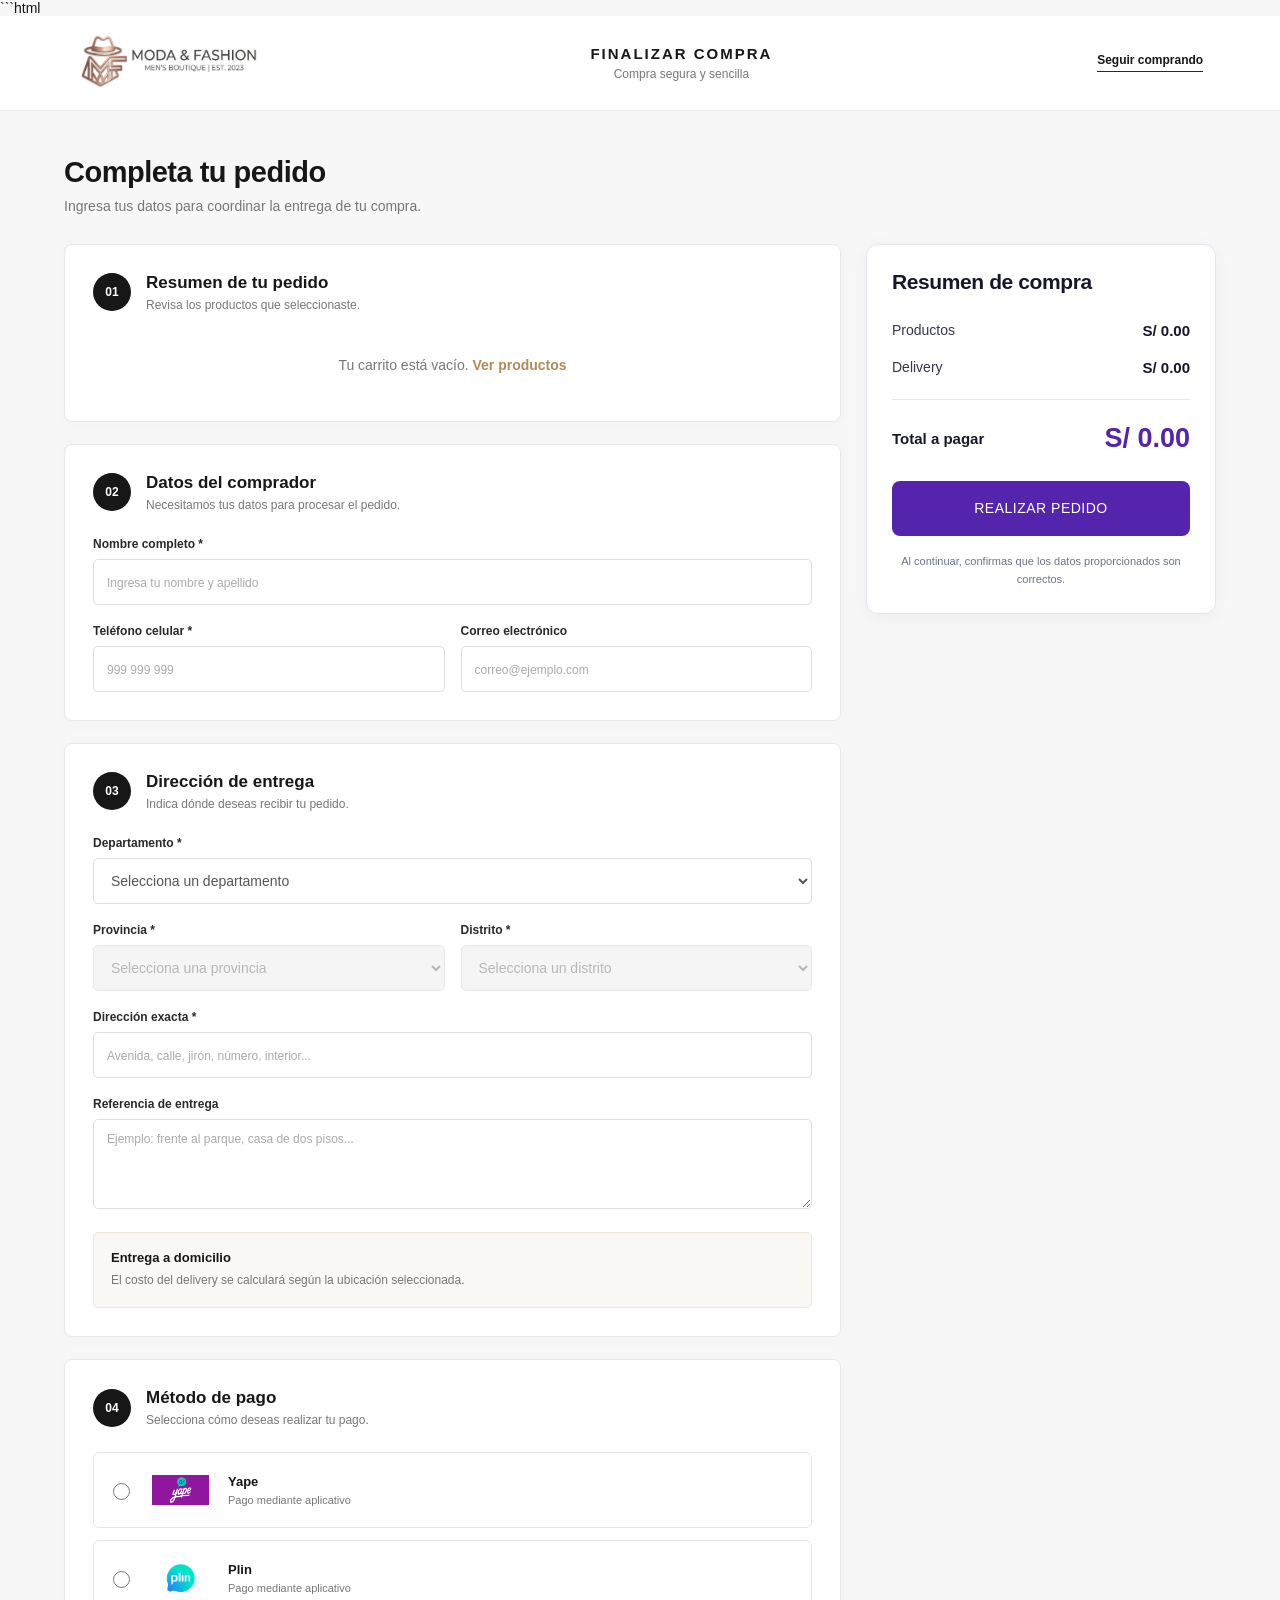
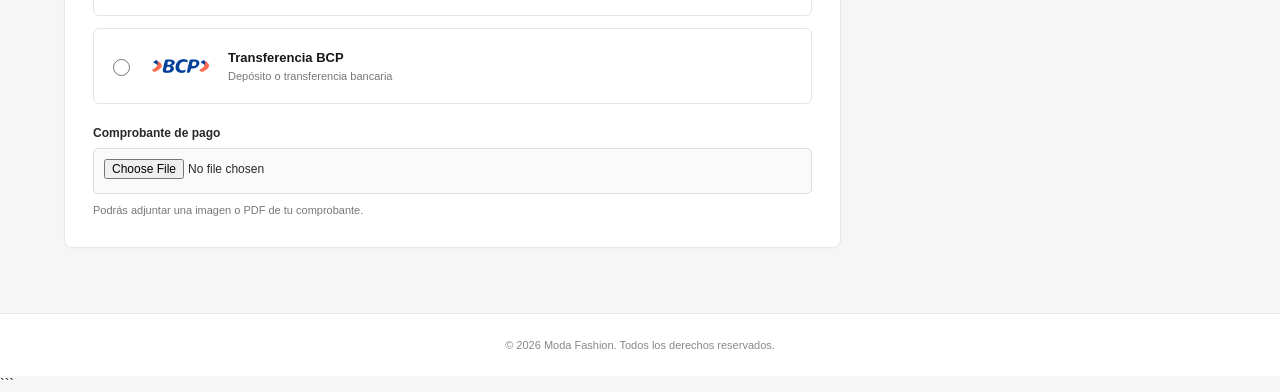
==== checkout.html @ 700c7a2d "primera version de la tienda" ====
```html
<!DOCTYPE html>
<html lang="es">
<head>
  <meta charset="UTF-8">
  <meta name="viewport" content="width=device-width, initial-scale=1.0">
  <meta name="description" content="Finaliza tu compra en Moda Fashion.">
  <title>Finalizar compra | Moda Fashion</title>

  <!-- Estilos propios de la página de compra -->
  <link rel="stylesheet" href="checkout.css">
</head>

<body class="checkout-page">

  <header class="checkout-header">
    <a href="index.html" class="checkout-logo">
      <img src="img/logo.png" alt="Moda Fashion">
    </a>

    <div class="checkout-header-title">
      <span>FINALIZAR COMPRA</span>
      <small>Compra segura y sencilla</small>
    </div>

    <a href="productos.html" class="back-shopping">
      Seguir comprando
    </a>
  </header>

  <main class="checkout-container">

    <div class="checkout-heading">
      <h1>Completa tu pedido</h1>
      <p>Ingresa tus datos para coordinar la entrega de tu compra.</p>
    </div>

    <form id="checkoutForm">

      <div class="checkout-layout">

        <!-- COLUMNA IZQUIERDA -->
        <div class="checkout-main">

          <!-- RESUMEN DEL PEDIDO -->
          <section class="checkout-card">
            <div class="section-heading">
              <span class="section-number">01</span>
              <div>
                <h2>Resumen de tu pedido</h2>
                <p>Revisa los productos que seleccionaste.</p>
              </div>
            </div>

            <div id="checkoutProducts">
              <!-- Los productos se cargarán desde el carrito -->
            </div>

            <div id="emptyCart" hidden>
              Tu carrito está vacío.
              <a href="productos.html">Ver productos</a>
            </div>
          </section>

          <!-- DATOS DEL CLIENTE -->
          <section class="checkout-card">

            <div class="section-heading">
              <span class="section-number">02</span>
              <div>
                <h2>Datos del comprador</h2>
                <p>Necesitamos tus datos para procesar el pedido.</p>
              </div>
            </div>

            <div class="form-grid">

              <div class="form-group full-width">
                <label for="nombre">Nombre completo *</label>
                <input
                  type="text"
                  id="nombre"
                  name="nombre"
                  placeholder="Ingresa tu nombre y apellido"
                  autocomplete="name"
                  required
                >
              </div>

              <div class="form-group">
                <label for="telefono">Teléfono celular *</label>
                <input
                  type="tel"
                  id="telefono"
                  name="telefono"
                  placeholder="999 999 999"
                  autocomplete="tel"
                  required
                >
              </div>

              <div class="form-group">
                <label for="correo">Correo electrónico</label>
                <input
                  type="email"
                  id="correo"
                  name="correo"
                  placeholder="correo@ejemplo.com"
                  autocomplete="email"
                >
              </div>

            </div>
          </section>

          <!-- DIRECCIÓN DE ENTREGA -->
          <section class="checkout-card">

            <div class="section-heading">
              <span class="section-number">03</span>
              <div>
                <h2>Dirección de entrega</h2>
                <p>Indica dónde deseas recibir tu pedido.</p>
              </div>
            </div>

            <div class="form-grid">

              <div class="form-group full-width">
                <label for="departamento">Departamento *</label>
                <select id="departamento" name="departamento" required>
                  <option value="">Selecciona un departamento</option>
                </select>
              </div>

              <div class="form-group">
                <label for="provincia">Provincia *</label>
                <select id="provincia" name="provincia" required disabled>
                  <option value="">Selecciona una provincia</option>
                </select>
              </div>

              <div class="form-group">
                <label for="distrito">Distrito *</label>
                <select id="distrito" name="distrito" required disabled>
                  <option value="">Selecciona un distrito</option>
                </select>
              </div>

              <div class="form-group full-width">
                <label for="direccion">Dirección exacta *</label>
                <input
                  type="text"
                  id="direccion"
                  name="direccion"
                  placeholder="Avenida, calle, jirón, número, interior..."
                  autocomplete="street-address"
                  required
                >
              </div>

              <div class="form-group full-width">
                <label for="referencia">Referencia de entrega</label>
                <textarea
                  id="referencia"
                  name="referencia"
                  rows="3"
                  placeholder="Ejemplo: frente al parque, casa de dos pisos..."
                ></textarea>
              </div>

            </div>

            <div class="delivery-notice">
              <strong>Entrega a domicilio</strong>
              <p>El costo del delivery se calculará según la ubicación seleccionada.</p>
            </div>

          </section>

          <!-- MÉTODO DE PAGO -->
          <section class="checkout-card">

            <div class="section-heading">
              <span class="section-number">04</span>
              <div>
                <h2>Método de pago</h2>
                <p>Selecciona cómo deseas realizar tu pago.</p>
              </div>
            </div>

            <div class="payment-options">

              <label class="payment-option">
                <input
                  type="radio"
                  name="metodoPago"
                  value="yape"
                  required
                >

                <span class="payment-logo yape-logo">
                  <img src="img/pagos/yape-log.jpg" alt="Yape">
                </span>

                <span class="payment-description">
                  <strong>Yape</strong>
                  <small>Pago mediante aplicativo</small>
                </span>
              </label>

              <label class="payment-option">
                <input
                  type="radio"
                  name="metodoPago"
                  value="plin"
                >

                <span class="payment-logo plin-logo">
                  <img src="img/pagos/plim-log.jpg" alt="Plin">
                </span>

                <span class="payment-description">
                  <strong>Plin</strong>
                  <small>Pago mediante aplicativo</small>
                </span>
              </label>

              <label class="payment-option">
                <input
                  type="radio"
                  name="metodoPago"
                  value="transferencia"
                >

                <span class="payment-logo bank-logo">
                  <img src="img/pagos/bcp-log.jpg" alt="BCP">
                </span>

                <span class="payment-description">
                  <strong>Transferencia BCP</strong>
                  <small>Depósito o transferencia bancaria</small>
                </span>
              </label>

            </div>

            <!-- COMPROBANTE -->
            <div class="form-group receipt-group">
              <label for="comprobante">Comprobante de pago</label>
              <input
                type="file"
                id="comprobante"
                name="comprobante"
                accept="image/*,.pdf"
              >
              <small>Podrás adjuntar una imagen o PDF de tu comprobante.</small>
            </div>

          </section>

        </div>

        <!-- COLUMNA DERECHA -->
        <aside class="checkout-sidebar">

          <!-- RESUMEN DE COMPRA -->
          <section class="checkout-card order-summary">

            <h2>Resumen de compra</h2>

            <div class="summary-line">
              <span>Productos</span>
              <strong id="subtotal">S/ 0.00</strong>
            </div>

            <div class="summary-line">
              <span>Delivery</span>
              <strong id="deliveryCost">Por calcular</strong>
            </div>

            <div class="summary-divider"></div>

            <div class="summary-total">
              <span>Total a pagar</span>
              <strong id="totalCompra">S/ 0.00</strong>
            </div>

            <button type="submit" id="btnRealizarPedido" class="checkout-button">
              REALIZAR PEDIDO
            </button>

            <p class="checkout-terms">
              Al continuar, confirmas que los datos proporcionados
              son correctos.
            </p>

          </section>

          <!-- INSTRUCCIONES DEL MÉTODO DE PAGO -->
          <section
            id="paymentDetails"
            class="checkout-card payment-details"
            hidden
          >
            <!-- Aquí aparecerán los datos según el medio de pago -->
          </section>

        </aside>

      </div>

    </form>

  </main>

  <footer class="checkout-footer">
    <p>© 2026 Moda Fashion. Todos los derechos reservados.</p>
  </footer>

  <!-- JavaScript de la página de compra -->
  <script src="checkout.js"></script>

</body>
</html>
```
---- checkout.css ----
/* =========================================
   MODA FASHION - CHECKOUT
   Página de finalización de compra
========================================= */

:root {
  --checkout-black: #171717;
  --checkout-dark: #292929;
  --checkout-gray: #777777;
  --checkout-light: #f6f6f6;
  --checkout-border: #e8e8e8;
  --checkout-white: #ffffff;
  --checkout-accent: #b08b57;
  --checkout-success: #218653;
}

* {
  box-sizing: border-box;
}

.checkout-page {
  margin: 0;
  padding: 0;
  background: #f7f7f7;
  color: var(--checkout-black);
  font-family: Arial, Helvetica, sans-serif;
  font-size: 14px;
}

.checkout-page a {
  color: inherit;
  text-decoration: none;
}

.checkout-page button,
.checkout-page input,
.checkout-page select,
.checkout-page textarea {
  font: inherit;
}

/* =========================================
   ENCABEZADO
========================================= */

.checkout-header {
  width: 100%;
  min-height: 90px;
  padding: 18px 6%;
  background: #ffffff;
  border-bottom: 1px solid var(--checkout-border);
  display: flex;
  align-items: center;
  justify-content: space-between;
  gap: 20px;
}

.checkout-logo {
  display: flex;
  align-items: center;
  max-width: 190px;
}

.checkout-logo img {
  display: block;
  width: 100%;
  max-height: 58px;
  object-fit: contain;
}

.checkout-header-title {
  text-align: center;
  display: flex;
  flex-direction: column;
  gap: 5px;
}

.checkout-header-title span {
  font-size: 15px;
  font-weight: 700;
  letter-spacing: 2px;
}

.checkout-header-title small {
  color: var(--checkout-gray);
  font-size: 12px;
}

.back-shopping {
  font-size: 12px;
  font-weight: 600;
  color: var(--checkout-dark);
  border-bottom: 1px solid var(--checkout-dark);
  padding-bottom: 4px;
}

/* =========================================
   CONTENEDOR PRINCIPAL
========================================= */

.checkout-container {
  width: 90%;
  max-width: 1250px;
  margin: 45px auto 65px;
}

.checkout-heading {
  margin-bottom: 30px;
}

.checkout-heading h1 {
  margin: 0 0 9px;
  font-size: 29px;
  font-weight: 700;
  letter-spacing: -0.5px;
}

.checkout-heading p {
  margin: 0;
  color: var(--checkout-gray);
  font-size: 14px;
}

.checkout-layout {
  display: grid;
  grid-template-columns: minmax(0, 1fr) 350px;
  gap: 25px;
  align-items: start;
}

.checkout-main {
  display: flex;
  flex-direction: column;
  gap: 22px;
}

/* =========================================
   TARJETAS
========================================= */

.checkout-card {
  background: #ffffff;
  border: 1px solid var(--checkout-border);
  border-radius: 8px;
  padding: 28px;
  box-shadow: 0 3px 15px rgba(0, 0, 0, 0.025);
}

.section-heading {
  display: flex;
  align-items: center;
  gap: 15px;
  margin-bottom: 25px;
}

.section-number {
  width: 38px;
  height: 38px;
  min-width: 38px;
  border-radius: 50%;
  background: var(--checkout-black);
  color: #ffffff;
  display: flex;
  justify-content: center;
  align-items: center;
  font-size: 12px;
  font-weight: 700;
}

.section-heading h2 {
  margin: 0 0 5px;
  font-size: 17px;
  font-weight: 700;
}

.section-heading p {
  margin: 0;
  color: var(--checkout-gray);
  font-size: 12px;
}

/* =========================================
   FORMULARIOS
========================================= */

.form-grid {
  display: grid;
  grid-template-columns: repeat(2, minmax(0, 1fr));
  gap: 19px 16px;
}

.form-group {
  display: flex;
  flex-direction: column;
  gap: 8px;
  min-width: 0;
}

.full-width {
  grid-column: 1 / -1;
}

.form-group label {
  color: #292929;
  font-size: 12px;
  font-weight: 700;
}

.form-group input,
.form-group select,
.form-group textarea {
  width: 100%;
  min-height: 46px;
  padding: 12px 13px;
  border: 1px solid #dddddd;
  border-radius: 5px;
  background: #ffffff;
  color: #292929;
  outline: none;
  transition: border-color 0.2s, box-shadow 0.2s;
}

.form-group textarea {
  min-height: 90px;
  resize: vertical;
}

.form-group input::placeholder,
.form-group textarea::placeholder {
  color: #aaaaaa;
  font-size: 12px;
}

.form-group select {
  cursor: pointer;
  color: #555555;
}

.form-group input:focus,
.form-group select:focus,
.form-group textarea:focus {
  border-color: var(--checkout-accent);
  box-shadow: 0 0 0 3px rgba(176, 139, 87, 0.10);
}

.form-group select:disabled {
  background: #f2f2f2;
  color: #999999;
  cursor: not-allowed;
}

/* =========================================
   ENTREGA A DOMICILIO
========================================= */

.delivery-notice {
  margin-top: 23px;
  padding: 17px;
  background: #faf8f4;
  border: 1px solid #eee6da;
  border-radius: 5px;
}

.delivery-notice strong {
  display: block;
  margin-bottom: 6px;
  font-size: 13px;
}

.delivery-notice p {
  margin: 0;
  color: #777777;
  font-size: 12px;
  line-height: 1.6;
}

/* =========================================
   MÉTODOS DE PAGO
========================================= */

.payment-options {
  display: flex;
  flex-direction: column;
  gap: 12px;
}

.payment-option {
  min-height: 76px;
  padding: 14px;
  display: flex;
  align-items: center;
  gap: 15px;
  border: 1px solid #e5e5e5;
  border-radius: 6px;
  cursor: pointer;
  transition: border-color 0.2s, background 0.2s;
}

.payment-option:hover {
  border-color: #b9a17e;
  background: #fdfcf9;
}

.payment-option:has(input:checked) {
  border-color: var(--checkout-accent);
  background: #fcfaf6;
}

.payment-option input {
  width: 17px;
  height: 17px;
  accent-color: var(--checkout-black);
  cursor: pointer;
}


.payment-logo {
  width: 65px;
  height: 45px;
  display: flex;
  justify-content: center;
  align-items: center;
  flex-shrink: 0;
  border-radius: 5px;
  overflow: hidden;
  background: #ffffff;
}

.payment-logo img {
  display: block;
  width: 100%;
  height: 100%;
  object-fit: contain;
  padding: 4px;
}

.yape-logo {
  background: #ffffff;
}

.plin-logo {
  background: #ffffff;
}

.bank-logo {
  background: #ffffff;
}


.payment-description {
  display: flex;
  flex-direction: column;
  gap: 5px;
}

.payment-description strong {
  font-size: 13px;
}

.payment-description small {
  color: var(--checkout-gray);
  font-size: 11px;
}

/* =========================================
   DETALLES DEL PAGO
========================================= */

.payment-details {
  margin-top: 20px;
  padding: 20px;
  background: #fafafa;
  border: 1px solid var(--checkout-border);
  border-radius: 6px;
}

.payment-details[hidden] {
  display: none;
}

/* =========================================
   COMPROBANTE
========================================= */

.receipt-group {
  margin-top: 22px;
}

.receipt-group input[type="file"] {
  padding: 10px;
  background: #fafafa;
  font-size: 12px;
}

.receipt-group small {
  color: var(--checkout-gray);
  font-size: 11px;
  line-height: 1.5;
}

/* =========================================
   RESUMEN DE COMPRA
========================================= */

.checkout-sidebar {
  position: sticky;
  top: 20px;
}

.order-summary h2 {
  margin: 0 0 25px;
  font-size: 18px;
}

.summary-line {
  display: flex;
  justify-content: space-between;
  align-items: center;
  gap: 10px;
  margin-bottom: 18px;
  color: #666666;
  font-size: 13px;
}

.summary-line strong {
  color: #292929;
  font-weight: 700;
}

.summary-divider {
  height: 1px;
  background: var(--checkout-border);
  margin: 22px 0;
}

.summary-total {
  display: flex;
  justify-content: space-between;
  align-items: center;
  gap: 10px;
  margin-bottom: 25px;
  font-weight: 700;
}

.summary-total span {
  font-size: 14px;
}

.summary-total strong {
  color: var(--checkout-black);
  font-size: 22px;
}

.checkout-button {
  display: block;
  width: 100%;
  min-height: 51px;
  border: none;
  border-radius: 5px;
  background: var(--checkout-black);
  color: #ffffff;
  font-size: 12px;
  font-weight: 700;
  letter-spacing: 1px;
  cursor: pointer;
  transition: background 0.2s;
}

.checkout-button:hover {
  background: var(--checkout-accent);
}

.checkout-button:disabled {
  opacity: 0.6;
  cursor: not-allowed;
}

.checkout-terms {
  margin: 15px 0 0;
  color: #888888;
  font-size: 10px;
  line-height: 1.6;
  text-align: center;
}

/* =========================================
   PRODUCTOS DEL CARRITO
========================================= */

.checkout-product {
  display: flex;
  align-items: center;
  gap: 15px;
  padding: 15px 0;
  border-bottom: 1px solid #eeeeee;
}

.checkout-product:last-child {
  border-bottom: none;
}

.checkout-product img {
  width: 75px;
  height: 85px;
  object-fit: contain;
  border: 1px solid #eeeeee;
  border-radius: 4px;
  background: #ffffff;
}

.checkout-product-info {
  flex: 1;
  min-width: 0;
}

.checkout-product-info strong {
  display: block;
  margin-bottom: 7px;
  font-size: 13px;
}

.checkout-product-info small {
  display: block;
  margin-bottom: 4px;
  color: #777777;
  font-size: 11px;
}

.checkout-product-price {
  font-size: 13px;
  font-weight: 700;
  white-space: nowrap;
}

#emptyCart {
  padding: 20px 0;
  color: #777777;
  text-align: center;
}

#emptyCart a {
  color: var(--checkout-accent);
  font-weight: 700;
}

/* =========================================
   PIE DE PÁGINA
========================================= */

.checkout-footer {
  padding: 25px 15px;
  background: #ffffff;
  border-top: 1px solid var(--checkout-border);
  text-align: center;
}

.checkout-footer p {
  margin: 0;
  color: #888888;
  font-size: 11px;
}

/* =========================================
   ADAPTACIÓN A TABLETS
========================================= */

@media (max-width: 900px) {

  .checkout-layout {
    grid-template-columns: 1fr;
  }

  .checkout-sidebar {
    position: static;
  }

  .checkout-container {
    width: 94%;
  }

}

/* =========================================
   ADAPTACIÓN A CELULARES
========================================= */

@media (max-width: 600px) {

  .checkout-header {
    min-height: 75px;
    padding: 12px 4%;
    gap: 8px;
  }

  .checkout-logo {
    max-width: 110px;
  }

  .checkout-logo img {
    max-height: 42px;
  }

  .checkout-header-title span {
    font-size: 10px;
    letter-spacing: 1px;
  }

  .checkout-header-title small {
    font-size: 9px;
  }

  .back-shopping {
    font-size: 10px;
  }

  .checkout-container {
    width: 94%;
    margin: 28px auto 40px;
  }

  .checkout-heading h1 {
    font-size: 23px;
  }

  .checkout-heading p {
    font-size: 12px;
    line-height: 1.5;
  }

  .checkout-card {
    padding: 19px 15px;
    border-radius: 6px;
  }

  .section-heading {
    gap: 11px;
    margin-bottom: 22px;
  }

  .section-heading h2 {
    font-size: 15px;
  }

  .section-heading p {
    font-size: 10px;
    line-height: 1.5;
  }

  .section-number {
    width: 32px;
    height: 32px;
    min-width: 32px;
    font-size: 10px;
  }

  .form-grid {
    grid-template-columns: 1fr;
    gap: 17px;
  }

  .full-width {
    grid-column: auto;
  }

  .form-group input,
  .form-group select {
    min-height: 45px;
  }

  .payment-option {
    gap: 10px;
    padding: 11px;
  }

  .payment-logo {
    width: 55px;
    height: 36px;
    font-size: 15px;
  }

  .payment-description strong {
    font-size: 12px;
  }

  .payment-description small {
    font-size: 10px;
  }

  .checkout-product img {
    width: 60px;
    height: 70px;
  }

  .checkout-product-info strong {
    font-size: 11px;
  }

  .checkout-product-price {
    font-size: 11px;
  }

  .summary-total strong {
    font-size: 20px;
  }

}


/* =========================================
   DISEÑO FINAL - RESUMEN DE COMPRA
========================================= */

.order-summary {
  border: 1px solid #e1e5ee;
  border-radius: 12px;
  padding: 25px;
  background: #ffffff;
  box-shadow: 0 4px 18px rgba(20, 30, 60, 0.045);
}

.order-summary h2 {
  margin: 0 0 28px;
  font-size: 21px;
  color: #17172b;
  letter-spacing: -0.4px;
}

.summary-line {
  color: #34364a;
  font-size: 14px;
  margin-bottom: 20px;
}

.summary-line strong {
  color: #17172b;
  font-size: 15px;
}

.summary-divider {
  background: #e6e8ef;
  margin: 23px 0;
}

.summary-total {
  margin-bottom: 27px;
}

.summary-total span {
  color: #17172b;
  font-size: 15px;
}

.summary-total strong {
  color: #5424ad;
  font-size: 27px;
  font-weight: 800;
}

.checkout-button {
  min-height: 55px;
  border-radius: 8px;
  background: #5424ad;
  font-size: 14px;
  letter-spacing: 0.5px;
  transition: background 0.2s, transform 0.2s;
}

.checkout-button:hover {
  background: #401889;
  transform: translateY(-1px);
}

.checkout-terms {
  color: #68748a;
  font-size: 11px;
  margin-top: 17px;
}

/* =========================================
   PANEL DE PAGO - CONTENEDOR
========================================= */

.payment-details {
  margin-top: 20px;
  padding: 0;
  overflow: hidden;
  background: #ffffff;
  border: 1px solid #dce5f0;
  border-radius: 12px;
  box-shadow: 0 4px 18px rgba(20, 30, 60, 0.045);
}

.payment-details[hidden] {
  display: none;
}

/* =========================================
   FRANJA SUPERIOR CON LOGOTIPO
========================================= */

.payment-brand {
  width: 100%;
  min-height: 88px;
  padding: 15px;
  display: flex;
  justify-content: center;
  align-items: center;
}

.payment-brand img {
  display: block;
  width: 155px;
  height: 58px;
  padding: 4px;
  object-fit: contain;
  background: #ffffff;
  border-radius: 7px;
}

.payment-brand-bcp {
  background: #0755a5;
  border-bottom: 3px solid #1684ee;
}

.payment-brand-yape {
  background: #7426a8;
}

.payment-brand-plin {
  background: #08b9b3;
}

/* =========================================
   CONTENIDO DEL PANEL
========================================= */

.payment-panel-content {
  padding: 22px 22px 22px;
}

.payment-panel-content h2 {
  margin: 0 0 8px;
  padding: 0;
  background: transparent;
  border: none;
  color: #153c70;
  font-size: 19px;
  font-weight: 700;
  line-height: 1.35;
}

.payment-panel-content > p {
  margin: 0 0 19px;
  padding: 0;
  color: #5d6879;
  font-size: 13px;
  line-height: 1.6;
}

/* =========================================
   FILAS DE DATOS BANCARIOS
========================================= */

.payment-data-row {
  display: grid;
  grid-template-columns: minmax(115px, 42%) minmax(0, 1fr);
  align-items: center;
  gap: 12px;
  margin: 10px 0;
}

.payment-data-row strong {
  display: flex;
  align-items: center;
  min-height: 38px;
  padding: 9px 12px;
  border-radius: 7px;
  background: #e1efff;
  color: #173e70;
  font-size: 12px;
  font-weight: 700;
  line-height: 1.4;
}

.payment-data-row span {
  color: #252b38;
  font-size: 13px;
  line-height: 1.5;
  overflow-wrap: anywhere;
}

/* =========================================
   AVISO INFORMATIVO INFERIOR
========================================= */

.payment-reminder {
  margin-top: 21px;
  padding: 15px 16px;
  background: #eaf4ff;
  border: 1px solid #d5e9ff;
  border-radius: 9px;
  color: #0755a5;
}

.payment-reminder strong {
  display: block;
  margin-bottom: 6px;
  color: #0755a5;
  font-size: 13px;
}

.payment-reminder p {
  margin: 0;
  color: #345879;
  font-size: 12px;
  line-height: 1.6;
}

/* =========================================
   ESPACIO PARA CÓDIGO QR
========================================= */

.payment-qr-placeholder {
  width: 100%;
  min-height: 150px;
  margin: 8px auto 20px;
  padding: 20px;
  display: flex;
  justify-content: center;
  align-items: center;
  text-align: center;
  background: #f5f8fc;
  border: 1px dashed #b8c9df;
  border-radius: 9px;
  color: #66758c;
  font-size: 12px;
  line-height: 1.5;
}

/* =========================================
   ADAPTACIÓN A CELULARES
========================================= */

@media (max-width: 600px) {

  .order-summary {
    padding: 20px 16px;
  }

  .order-summary h2 {
    font-size: 18px;
  }

  .summary-total strong {
    font-size: 23px;
  }

  .payment-brand {
    min-height: 78px;
  }

  .payment-brand img {
    width: 140px;
    height: 52px;
  }

  .payment-panel-content {
    padding: 18px 15px;
  }

  .payment-panel-content h2 {
    font-size: 17px;
  }

  .payment-data-row {
    grid-template-columns: minmax(105px, 42%) minmax(0, 1fr);
    gap: 9px;
  }

  .payment-data-row strong {
    padding: 8px;
    font-size: 11px;
  }

  .payment-data-row span {
    font-size: 12px;
  }

  .payment-reminder {
    padding: 13px;
  }

}
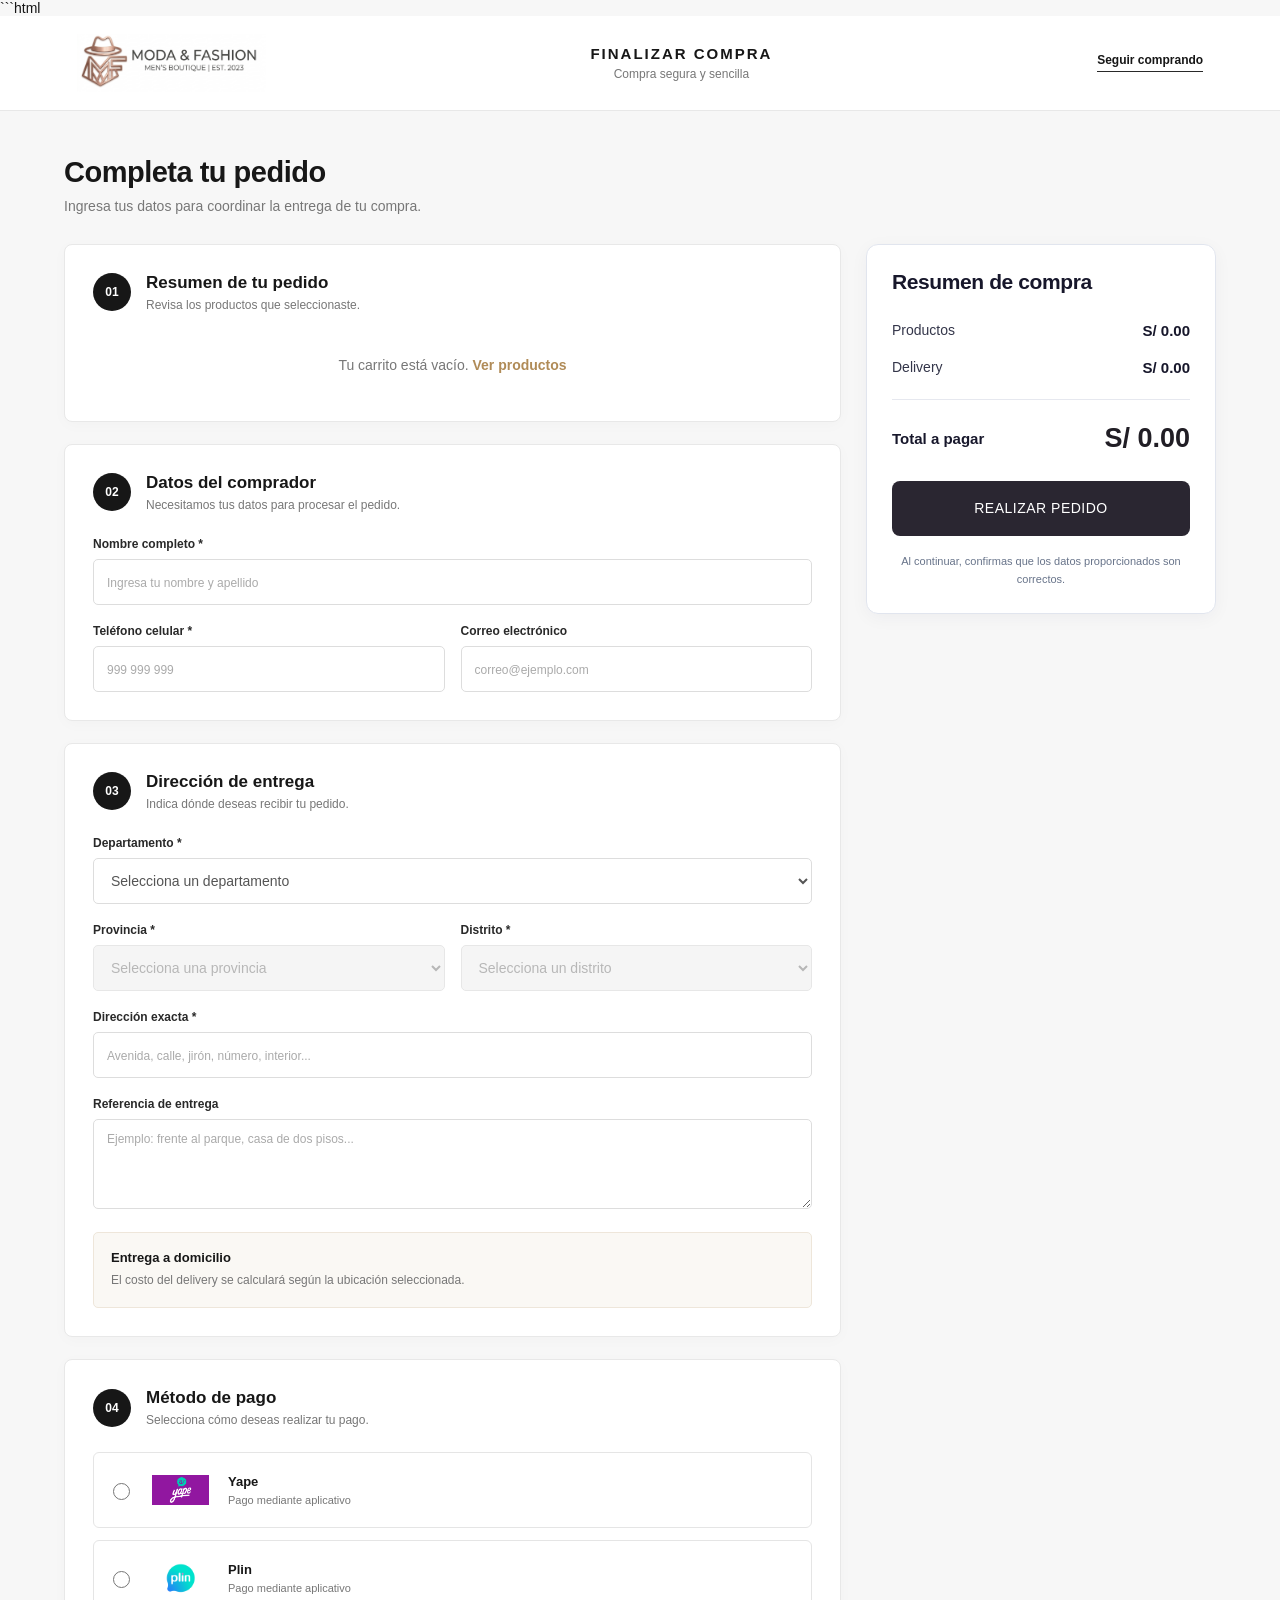
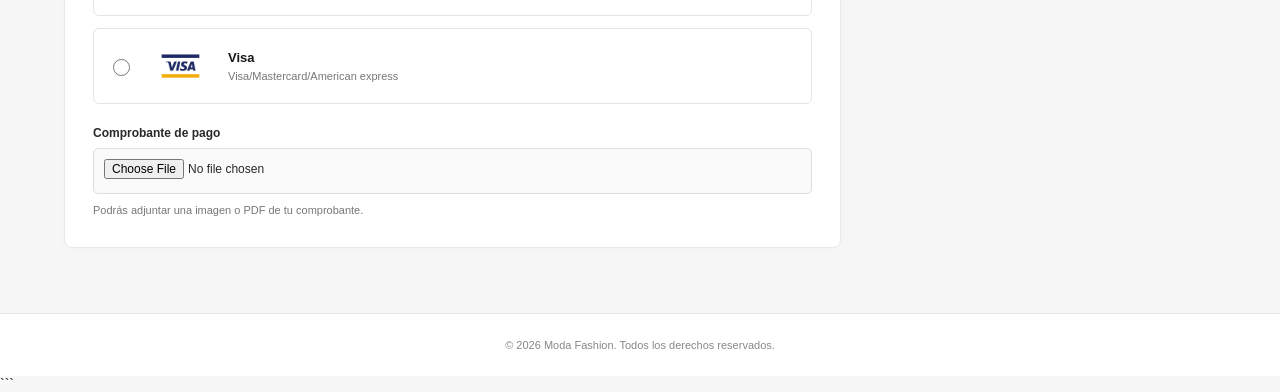
==== commit 721f02f8: "Actualizacion" ====
--- a/checkout.html
+++ b/checkout.html
@@ -99,16 +99,19 @@
                 >
               </div>
 
-              <div class="form-group">
-                <label for="correo">Correo electrónico</label>
-                <input
-                  type="email"
-                  id="correo"
-                  name="correo"
-                  placeholder="correo@ejemplo.com"
-                  autocomplete="email"
-                >
-              </div>
+              
+<div class="form-group">
+  <label for="correo">Correo electrónico</label>
+  <input
+    type="email"
+    id="correo"
+    name="correo"
+    placeholder="correo@ejemplo.com"
+    autocomplete="email"
+    required
+  >
+</div>
+
 
             </div>
           </section>
@@ -230,16 +233,16 @@
                 <input
                   type="radio"
                   name="metodoPago"
-                  value="transferencia"
+                  value="Visa"
                 >
 
                 <span class="payment-logo bank-logo">
-                  <img src="img/pagos/bcp-log.jpg" alt="BCP">
+                  <img src="img/pagos/visa.jpg" alt="VISA">
                 </span>
 
                 <span class="payment-description">
-                  <strong>Transferencia BCP</strong>
-                  <small>Depósito o transferencia bancaria</small>
+                  <strong>Visa</strong>
+                  <small>Visa/Mastercard/American express</small>
                 </span>
               </label>
 
@@ -253,6 +256,7 @@
                 id="comprobante"
                 name="comprobante"
                 accept="image/*,.pdf"
+                 required
               >
               <small>Podrás adjuntar una imagen o PDF de tu comprobante.</small>
             </div>
@@ -318,9 +322,11 @@
     <p>© 2026 Moda Fashion. Todos los derechos reservados.</p>
   </footer>
 
-  <!-- JavaScript de la página de compra -->
-  <script src="checkout.js"></script>
-
+  <!-- Sistema general e inventario -->
+<script src="js/main.js"></script>
+
+<!-- JavaScript de la página de compra -->
+<script src="checkout.js"></script>
 </body>
 </html>
 ```
--- a/checkout.css
+++ b/checkout.css
@@ -752,7 +752,7 @@
 }
 
 .summary-total strong {
-  color: #5424ad;
+  color: #211e25;
   font-size: 27px;
   font-weight: 800;
 }
@@ -760,7 +760,7 @@
 .checkout-button {
   min-height: 55px;
   border-radius: 8px;
-  background: #5424ad;
+  background: #2a2631;
   font-size: 14px;
   letter-spacing: 0.5px;
   transition: background 0.2s, transform 0.2s;
@@ -853,7 +853,7 @@
 .payment-panel-content > p {
   margin: 0 0 19px;
   padding: 0;
-  color: #5d6879;
+  color: #191b1f;
   font-size: 13px;
   line-height: 1.6;
 }
@@ -992,3 +992,152 @@
   }
 
 }
+/* BOTÓN ELIMINAR PRODUCTO DEL CARRITO */
+
+.checkout-remove {
+  width: 38px;
+  height: 38px;
+  min-width: 38px;
+  display: flex;
+  align-items: center;
+  justify-content: center;
+  padding: 0;
+  border: 1px solid #eeeeee;
+  border-radius: 50%;
+  background: #ffffff;
+  color: #777777;
+  cursor: pointer;
+  transition: all 0.2s ease;
+}
+
+.checkout-remove svg {
+  display: block;
+  width: 22px !important;
+  height: 22px !important;
+  min-width: 22px;
+  min-height: 22px;
+  overflow: visible;
+}
+
+.checkout-remove svg path,
+.checkout-remove svg rect {
+  display: inline;
+  visibility: visible;
+  opacity: 1;
+}
+
+.checkout-remove:hover {
+  color: #d93636;
+  background: #fff1f1;
+  border-color: #f2cccc;
+}
+
+.checkout-remove:active {
+  transform: scale(0.94);
+}
+/* SELECTOR DE CANTIDAD DEL CARRITO */
+.checkout-quantity {
+  display: inline-flex;
+  align-items: center;
+  justify-content: space-between;
+ width: 78px;
+height: 32px;
+padding: 0 4px;
+  margin: 8px 0;
+  background: #ffffff;
+  border: 1px solid #dddddd;
+  border-radius: 5px;
+  box-sizing: border-box;
+}
+
+.checkout-quantity button {
+  width: 22px;
+  height: 28px;
+  padding: 0;
+  border: none;
+  background: transparent;
+  color: #333333;
+  font-size: 19px;
+  font-weight: 500;
+  cursor: pointer;
+}
+
+.checkout-quantity span {
+  min-width: 20px;
+  text-align: center;
+  color: #222222;
+  font-size: 14px;
+  font-weight: 600;
+}
+/* MENSAJE DE STOCK DISPONIBLE */
+.checkout-product-info .checkout-stock-message {
+  display: block;
+  margin: 4px 0 6px;
+  color: #d93636 !important;
+  font-size: 12px !important;
+  font-weight: 600;
+  line-height: 1.4;
+}
+
+
+/* Contenedor general de imágenes de pago */
+.payment-image {
+  display: flex;
+  justify-content: center;
+  align-items: center;
+  margin: 20px auto;
+  width: 100%;
+}
+
+.payment-image img {
+  display: block;
+  width: 100%;
+  height: auto;
+  object-fit: contain;
+  border-radius: 10px;
+}
+
+/* Tamaño independiente de Yape */
+.payment-image-yape img {
+  max-width: 150px;
+  max-height: 150px;
+}
+
+/* Tamaño independiente de Plin */
+.payment-image-plin img {
+  max-width: 150px;
+  max-height: 150px;
+}
+
+/* Tamaño independiente de BCP */
+.payment-image-bcp img {
+  max-width: 440px;
+  max-height: 500px;
+}
+.payment-bank-details {
+  max-width: 440px;
+  margin: 20px auto;
+  padding: 22px;
+  background: #f7f5f1;
+  border: 1px solid #e2d9ca;
+  border-radius: 10px;
+}
+
+.payment-bank-details .payment-data-row {
+  display: flex;
+  flex-direction: column;
+  gap: 6px;
+  padding: 12px 0;
+  border-bottom: 1px solid #e5dfd5;
+}
+
+.payment-bank-details .payment-data-row:last-child {
+  border-bottom: none;
+}
+
+.payment-bank-details span {
+  font-size: 17px;
+  font-weight: 600;
+  letter-spacing: 0.5px;
+  overflow-wrap: anywhere;
+}
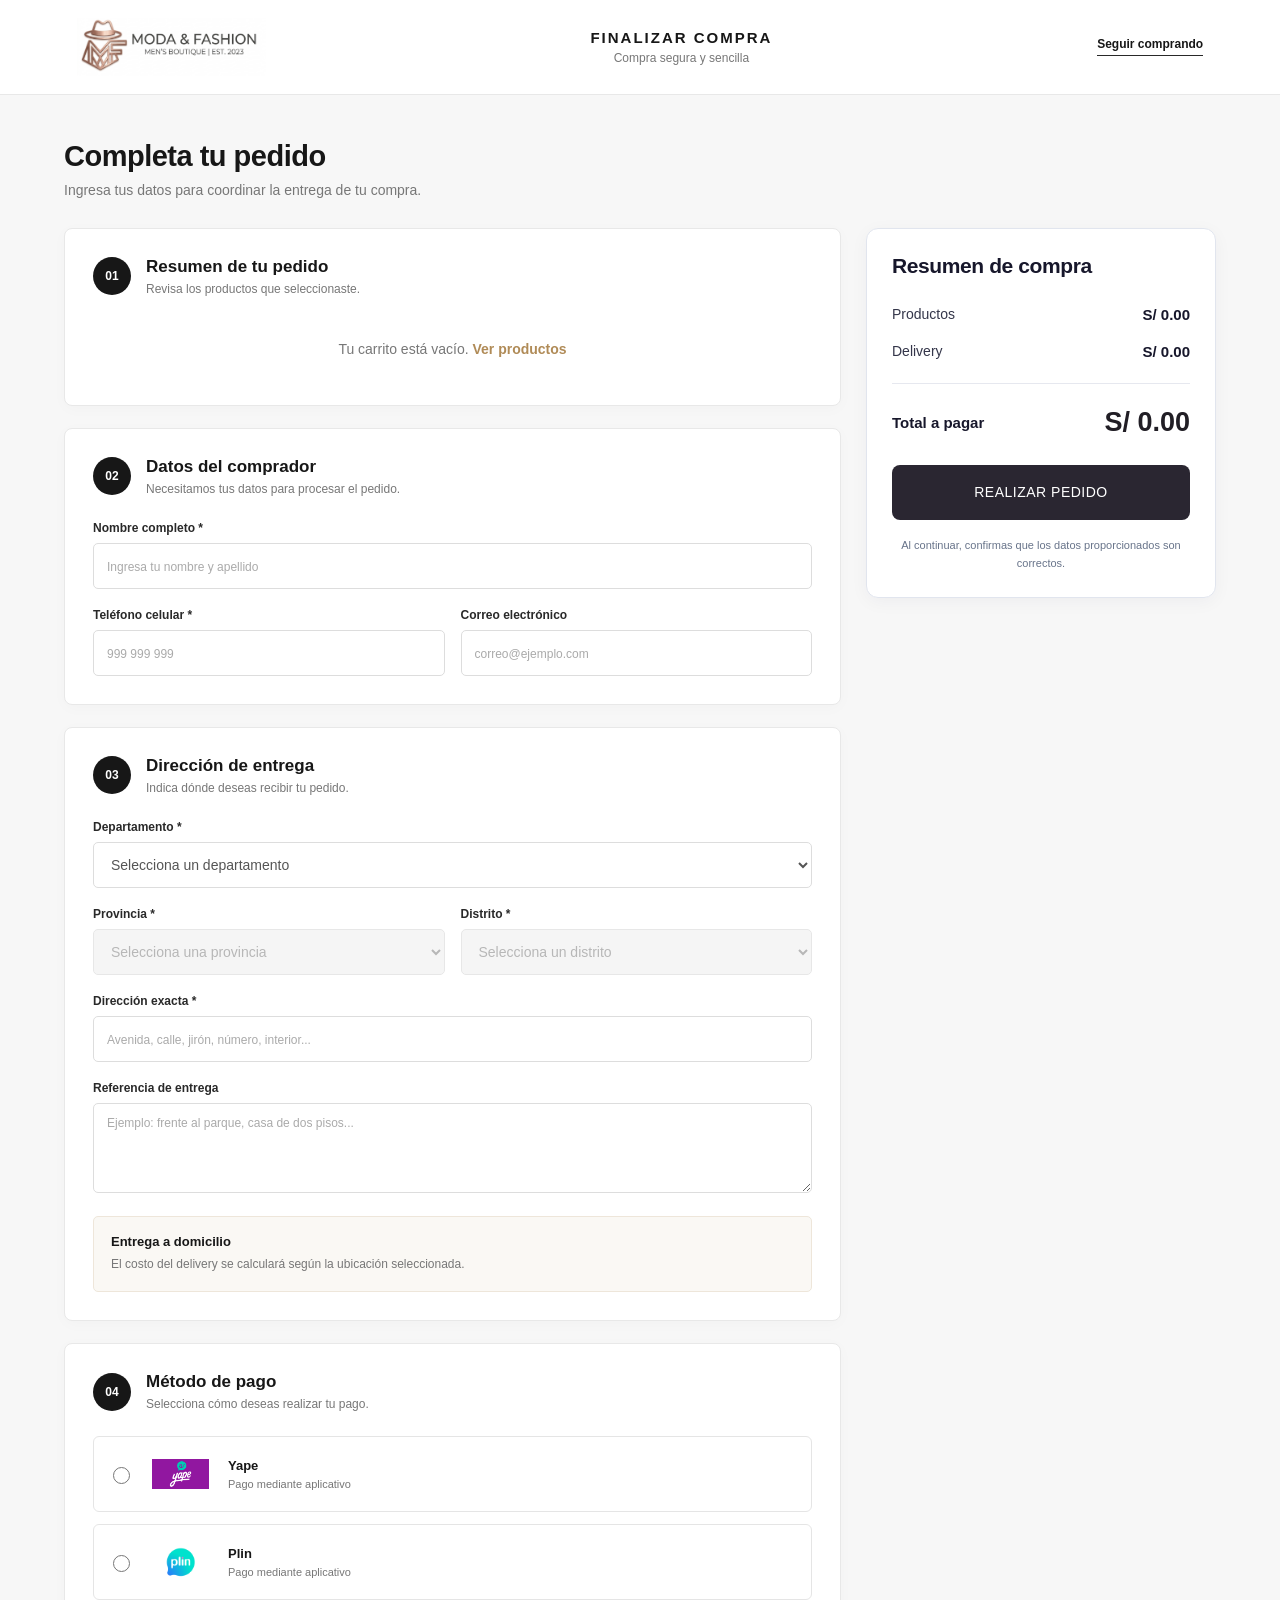
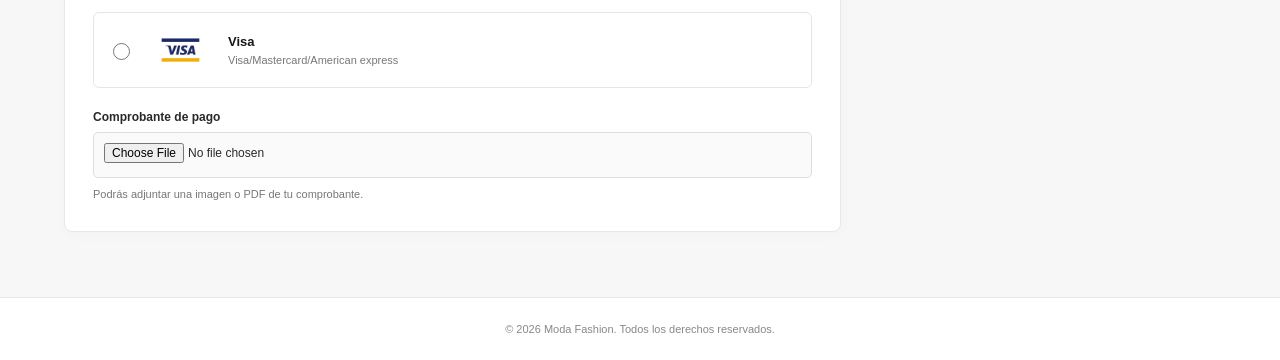
==== commit 6a123bea: "Actualización de Moda&Fashion" ====
--- a/checkout.html
+++ b/checkout.html
@@ -1,4 +1,4 @@
-```html
+
 <!DOCTYPE html>
 <html lang="es">
 <head>
@@ -6,8 +6,6 @@
   <meta name="viewport" content="width=device-width, initial-scale=1.0">
   <meta name="description" content="Finaliza tu compra en Moda Fashion.">
   <title>Finalizar compra | Moda Fashion</title>
-
-  <!-- Estilos propios de la página de compra -->
   <link rel="stylesheet" href="checkout.css">
 </head>
 
@@ -52,9 +50,7 @@
               </div>
             </div>
 
-            <div id="checkoutProducts">
-              <!-- Los productos se cargarán desde el carrito -->
-            </div>
+            <div id="checkoutProducts"></div>
 
             <div id="emptyCart" hidden>
               Tu carrito está vacío.
@@ -99,19 +95,17 @@
                 >
               </div>
 
-              
-<div class="form-group">
-  <label for="correo">Correo electrónico</label>
-  <input
-    type="email"
-    id="correo"
-    name="correo"
-    placeholder="correo@ejemplo.com"
-    autocomplete="email"
-    required
-  >
-</div>
-
+              <div class="form-group">
+                <label for="correo">Correo electrónico</label>
+                <input
+                  type="email"
+                  id="correo"
+                  name="correo"
+                  placeholder="correo@ejemplo.com"
+                  autocomplete="email"
+                  required
+                >
+              </div>
 
             </div>
           </section>
@@ -248,6 +242,9 @@
 
             </div>
 
+            <!-- UBICACIÓN DEL PANEL EN TELÉFONOS -->
+            <div id="paymentDetailsMobileSlot"></div>
+
             <!-- COMPROBANTE -->
             <div class="form-group receipt-group">
               <label for="comprobante">Comprobante de pago</label>
@@ -256,7 +253,7 @@
                 id="comprobante"
                 name="comprobante"
                 accept="image/*,.pdf"
-                 required
+                required
               >
               <small>Podrás adjuntar una imagen o PDF de tu comprobante.</small>
             </div>
@@ -301,14 +298,18 @@
 
           </section>
 
-          <!-- INSTRUCCIONES DEL MÉTODO DE PAGO -->
-          <section
-            id="paymentDetails"
-            class="checkout-card payment-details"
-            hidden
-          >
-            <!-- Aquí aparecerán los datos según el medio de pago -->
-          </section>
+          <!-- UBICACIÓN DEL PANEL EN PC -->
+          <div id="paymentDetailsDesktopSlot">
+
+            <section
+              id="paymentDetails"
+              class="checkout-card payment-details"
+              hidden
+            >
+              <!-- Aquí aparecerán los datos según el medio de pago -->
+            </section>
+
+          </div>
 
         </aside>
 
@@ -322,11 +323,8 @@
     <p>© 2026 Moda Fashion. Todos los derechos reservados.</p>
   </footer>
 
-  <!-- Sistema general e inventario -->
-<script src="js/main.js"></script>
-
-<!-- JavaScript de la página de compra -->
-<script src="checkout.js"></script>
+  <script src="js/main.js"></script>
+  <script src="checkout.js"></script>
+
 </body>
 </html>
-```
